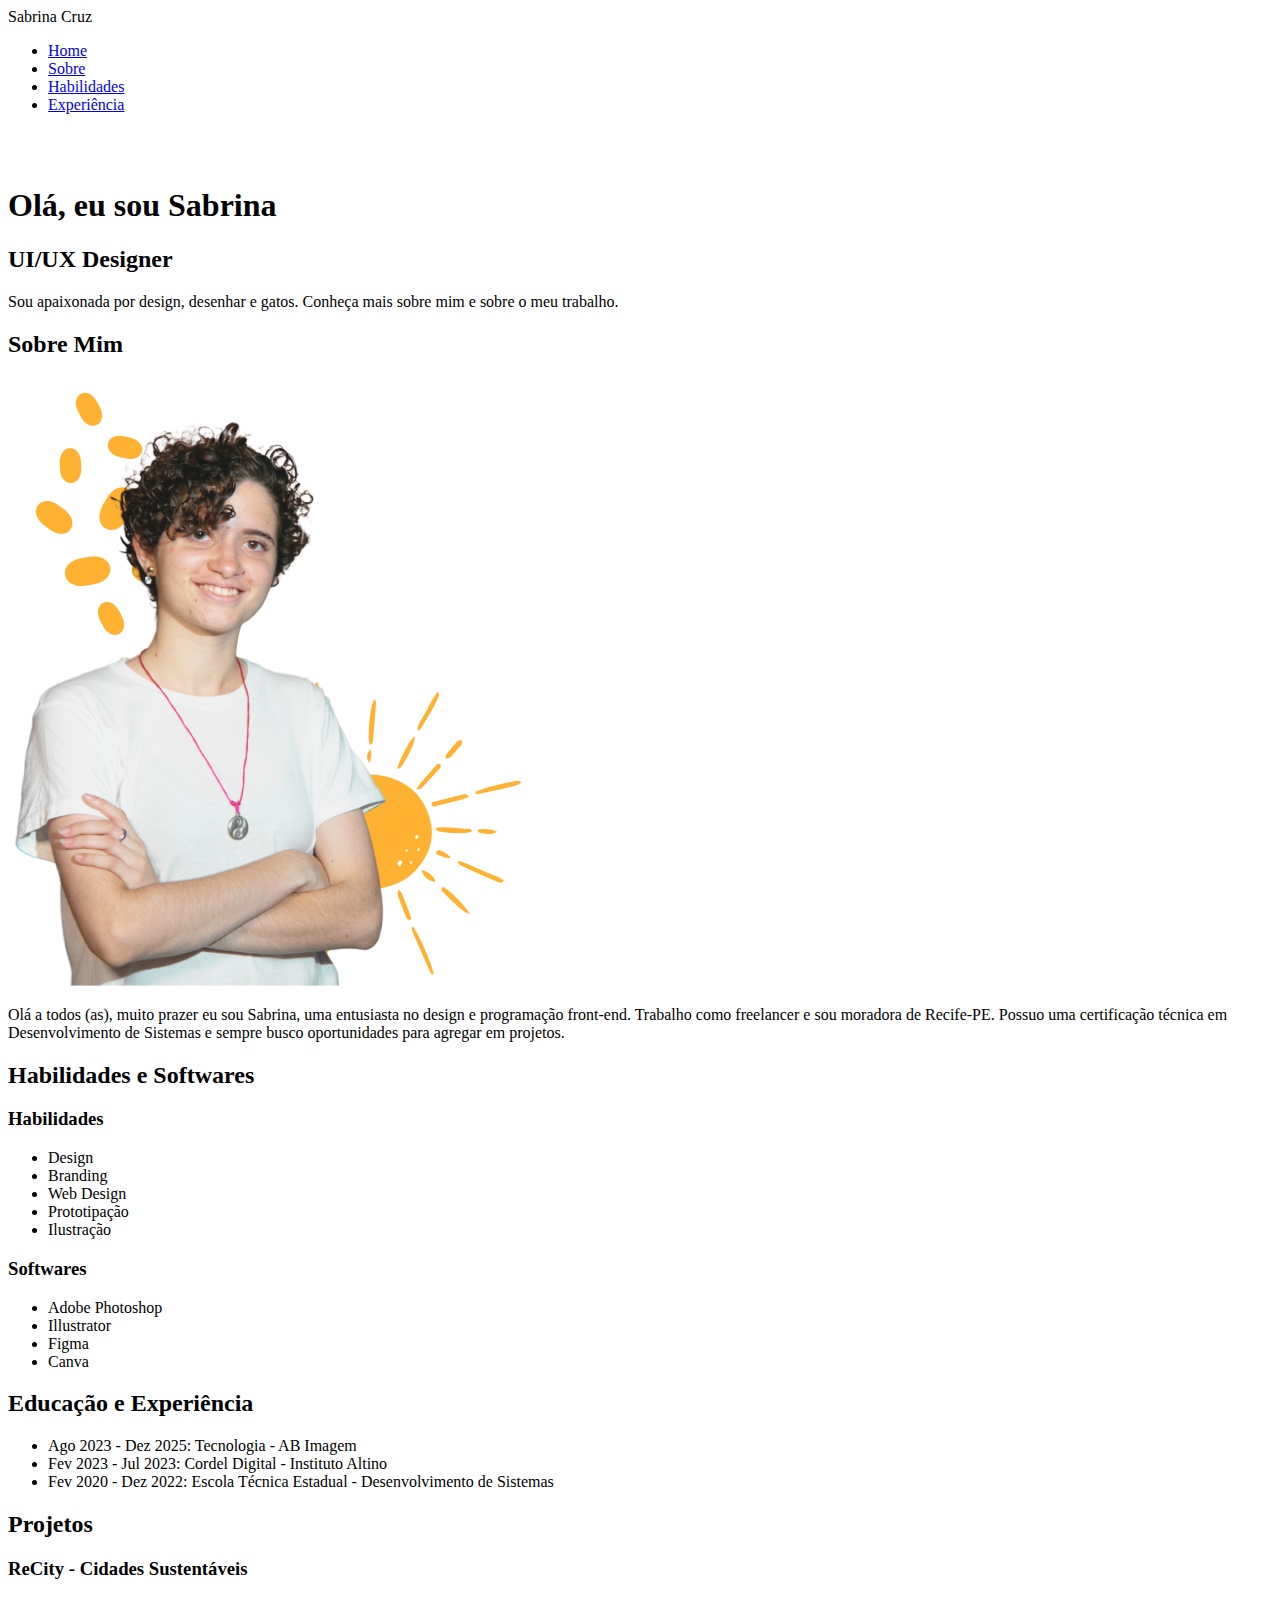
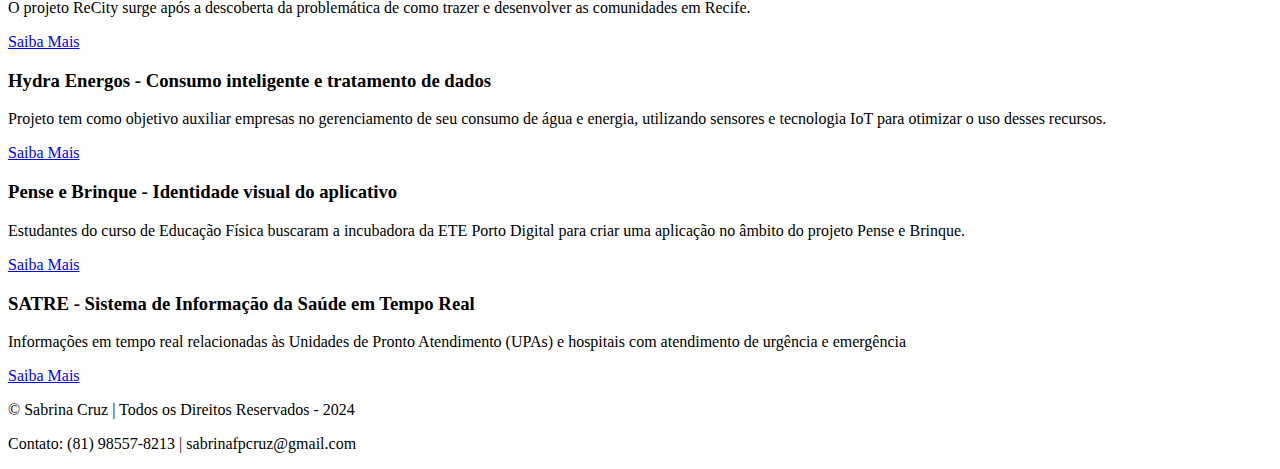
==== Curriculo HTML-CSS/index.html @ edc5b34e "Update index.html" ====
<!DOCTYPE html>
<html lang="pt-BR">
<head>
    <meta charset="UTF-8">
    <meta name="viewport" content="width=device-width, initial-scale=1.0">
    <title>Sabrina Cruz | UI/UX Designer</title>
    <link rel="stylesheet" href="styles.css">
    <script src="script.js"></script>
    <link rel="preconnect" href="https://fonts.googleapis.com">
    <link rel="preconnect" href="https://fonts.gstatic.com" crossorigin>
    <link href="https://fonts.googleapis.com/css2?family=Poppins:wght@400;700&display=swap" rel="stylesheet">
</head>
<body>
    <header>
        <div class="logo">Sabrina Cruz</div>
        <ul class="menu">
            <li><a href="#">Home</a></li>
            <li><a href="#">Sobre</a></li>
            <li><a href="#">Habilidades</a></li>
            <li><a href="#">Experiência</a></li>
        </ul>
        <div class="social-icons">
            <a href="#"><img src="img/Behance.png" alt="Behance"></a>
            <a href="#"><img src="img/Github.png" alt="Github"></a>
            <a href="#"><img src="img/LinkedIn.png" alt="LinkedIn"></a>
        </div>
    </header>

    <section class="hero">
        <div class="intro-text">
            <h1>Olá, eu sou <span>Sabrina</span></h1>
            <h2>UI/UX Designer</h2>
            <p>Sou apaixonada por design, desenhar e gatos. Conheça mais sobre mim e sobre o meu trabalho.</p>
        </div>
    </section>
    <section class="about">
        <h2>Sobre Mim</h2>
        <div class="about-content">
            <img src="img/sabrina-photo.png" alt="Foto de Sabrina">
            <p>
                Olá a todos (as), muito prazer eu sou Sabrina, uma entusiasta no design e programação front-end. 
                Trabalho como freelancer e sou moradora de Recife-PE. Possuo uma certificação técnica em Desenvolvimento de Sistemas e sempre busco oportunidades para agregar em projetos.
            </p>
        </div>
    </section>

    <section class="skills">
        <h2>Habilidades e Softwares</h2>
        <div class="skills-content">
            <div class="skill-list">
                <h3>Habilidades</h3>
                <ul>
                    <li>Design</li>
                    <li>Branding</li>
                    <li>Web Design</li>
                    <li>Prototipação</li>
                    <li>Ilustração</li>
                </ul>
            </div>
            <div class="software-list">
                <h3>Softwares</h3>
                <ul>
                    <li>Adobe Photoshop</li>
                    <li>Illustrator</li>
                    <li>Figma</li>
                    <li>Canva</li>
                </ul>
            </div>
        </div>
    </section>

    <section class="education">
        <h2>Educação e Experiência</h2>
        <ul>
            <li>Ago 2023 - Dez 2025: Tecnologia - AB Imagem</li>
            <li>Fev 2023 - Jul 2023: Cordel Digital - Instituto Altino</li>
            <li>Fev 2020 - Dez 2022: Escola Técnica Estadual - Desenvolvimento de Sistemas</li>
        </ul>
    </section>

    <section class="projects">
        <h2>Projetos</h2>
        <div class="grid-projects">
            <div class="project-card">
                <h3>ReCity - Cidades Sustentáveis</h3>
                <p>
                    O projeto ReCity surge após a descoberta da problemática de como trazer e desenvolver as comunidades em Recife.
                </p>
                <a href="#">Saiba Mais</a>
            </div>
            <div class="project-card">
                <h3>Hydra Energos - Consumo inteligente e tratamento de dados</h3>
                <p>
                    Projeto tem como objetivo auxiliar empresas no gerenciamento de seu consumo de água e energia, utilizando sensores e tecnologia IoT para otimizar o uso desses recursos.
                </p>
                <a href="#">Saiba Mais</a>
            </div>
            <div class="project-card">
                <h3>Pense e Brinque - Identidade visual do aplicativo</h3>
                <p>
                    Estudantes do curso de Educação Física buscaram a incubadora da ETE Porto Digital para criar uma aplicação no âmbito do projeto Pense e Brinque. 
                </p>
                <a href="#">Saiba Mais</a>
            </div>
            <div class="project-card">
                <h3>SATRE - Sistema de Informação da Saúde em Tempo Real</h3>
                <p>
                    Informações em tempo real relacionadas às Unidades de Pronto Atendimento (UPAs) e hospitais com atendimento de urgência e emergência
                </p>
                <a href="#">Saiba Mais</a>
            </div>
        </div>
        
    </section>

    <footer>
        <div class="footer-content">
            <p>© Sabrina Cruz | Todos os Direitos Reservados - 2024</p>
            <p>Contato: (81) 98557-8213 | sabrinafpcruz@gmail.com</p>
        </div>
    </footer>
</body>
</html>
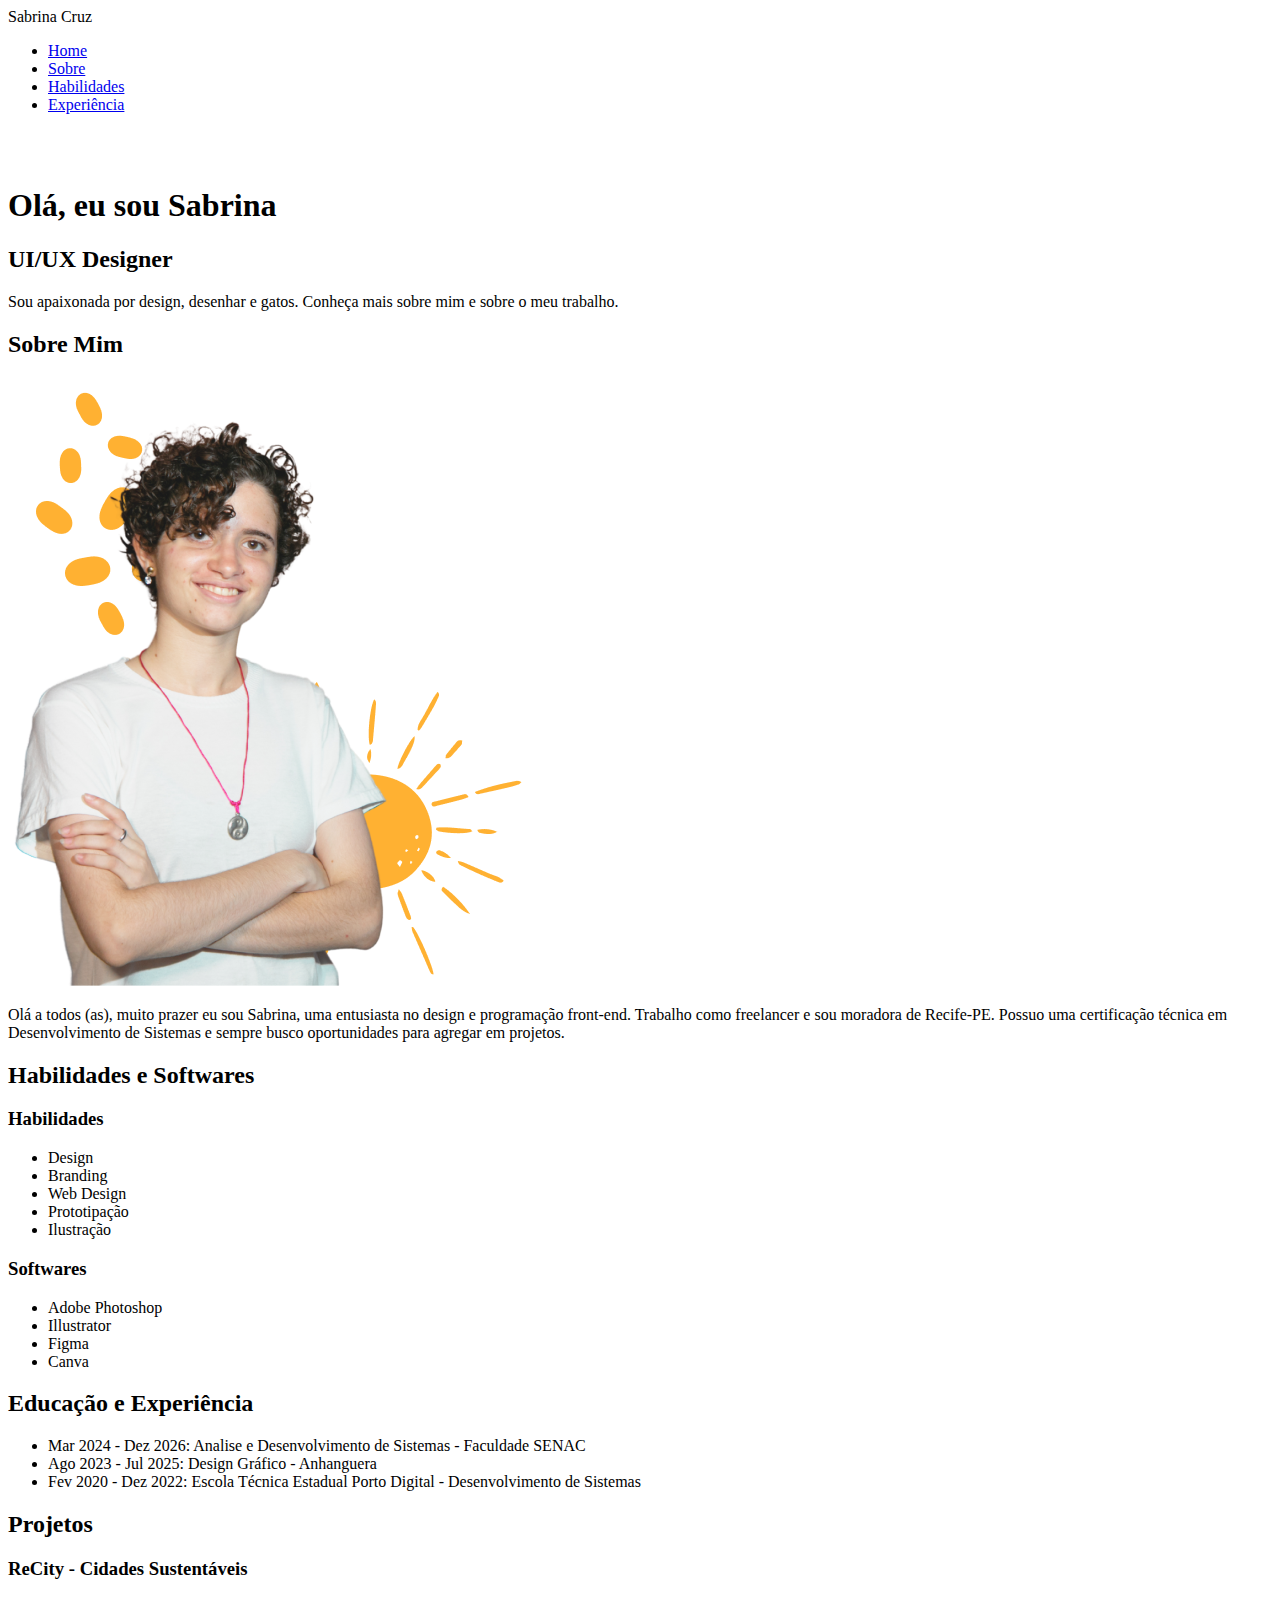
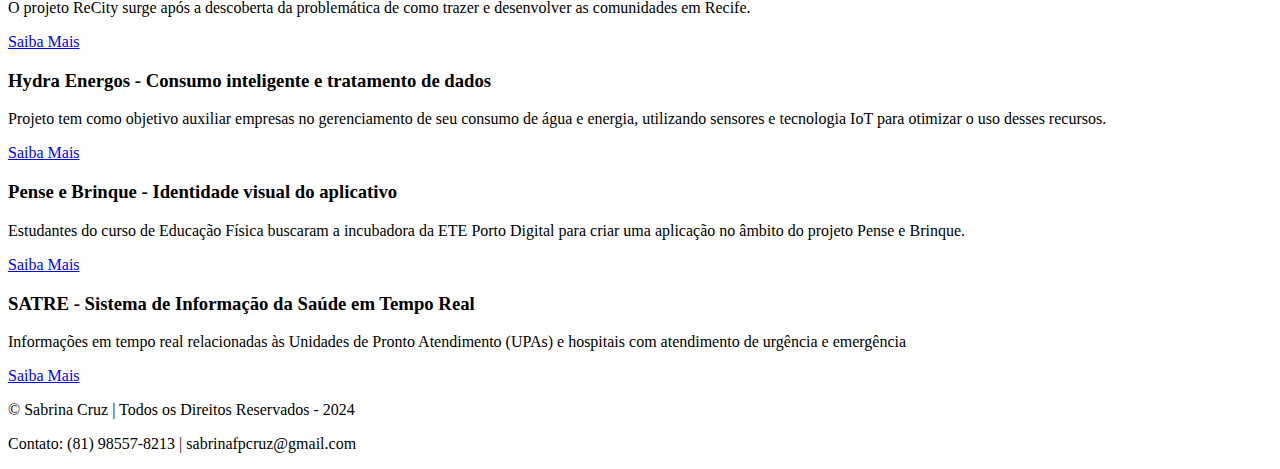
==== commit 84d360fc: "Update index.html" ====
--- a/Curriculo HTML-CSS/index.html
+++ b/Curriculo HTML-CSS/index.html
@@ -20,9 +20,9 @@
             <li><a href="#">Experiência</a></li>
         </ul>
         <div class="social-icons">
-            <a href="#"><img src="img/Behance.png" alt="Behance"></a>
-            <a href="#"><img src="img/Github.png" alt="Github"></a>
-            <a href="#"><img src="img/LinkedIn.png" alt="LinkedIn"></a>
+            <a href="https://www.behance.net/sabrinafpcruz"><img src="img/Behance.png" alt="Behance"></a>
+            <a href="https://www.github.com//sabrinafpcruz"><img src="img/Github.png" alt="Github"></a>
+            <a href="https://www.linkedin.com/in/sabrinafpcruz"><img src="img/LinkedIn.png" alt="LinkedIn"></a>
         </div>
     </header>
 
@@ -72,9 +72,9 @@
     <section class="education">
         <h2>Educação e Experiência</h2>
         <ul>
-            <li>Ago 2023 - Dez 2025: Tecnologia - AB Imagem</li>
-            <li>Fev 2023 - Jul 2023: Cordel Digital - Instituto Altino</li>
-            <li>Fev 2020 - Dez 2022: Escola Técnica Estadual - Desenvolvimento de Sistemas</li>
+            <li>Mar 2024 - Dez 2026: Analise e Desenvolvimento de Sistemas - Faculdade SENAC</li>
+            <li>Ago 2023 - Jul 2025: Design Gráfico - Anhanguera</li>
+            <li>Fev 2020 - Dez 2022: Escola Técnica Estadual Porto Digital - Desenvolvimento de Sistemas</li>
         </ul>
     </section>
 
@@ -86,21 +86,21 @@
                 <p>
                     O projeto ReCity surge após a descoberta da problemática de como trazer e desenvolver as comunidades em Recife.
                 </p>
-                <a href="#">Saiba Mais</a>
+                <a href="https://www.canva.com/design/DAGE2r9z4n0/y7eF6Abrqy-95M4S1IOp6Q/edit?utm_content=DAGE2r9z4n0&utm_campaign=designshare&utm_medium=link2&utm_source=sharebutton">Saiba Mais</a>
             </div>
             <div class="project-card">
                 <h3>Hydra Energos - Consumo inteligente e tratamento de dados</h3>
                 <p>
                     Projeto tem como objetivo auxiliar empresas no gerenciamento de seu consumo de água e energia, utilizando sensores e tecnologia IoT para otimizar o uso desses recursos.
                 </p>
-                <a href="#">Saiba Mais</a>
+                <a href="https://www.canva.com/design/DAFrvPAc53I/M-yfVKq5DvI3G_iXwF9q2w/edit?utm_content=DAFrvPAc53I&utm_campaign=designshare&utm_medium=link2&utm_source=sharebutton">Saiba Mais</a>
             </div>
             <div class="project-card">
                 <h3>Pense e Brinque - Identidade visual do aplicativo</h3>
                 <p>
                     Estudantes do curso de Educação Física buscaram a incubadora da ETE Porto Digital para criar uma aplicação no âmbito do projeto Pense e Brinque. 
                 </p>
-                <a href="#">Saiba Mais</a>
+                <a href="https://www.figma.com/proto/gFKQof0FDRYXsxbRP3S3j5/Projeto-UFPE?type=design&node-id=4-471&viewport=479%2C-24%2C0.21&t=cMfYpHuS7FkVfd4k-0&scaling=scale-down&starting-point-node-id=4%3A471">Saiba Mais</a>
             </div>
             <div class="project-card">
                 <h3>SATRE - Sistema de Informação da Saúde em Tempo Real</h3>
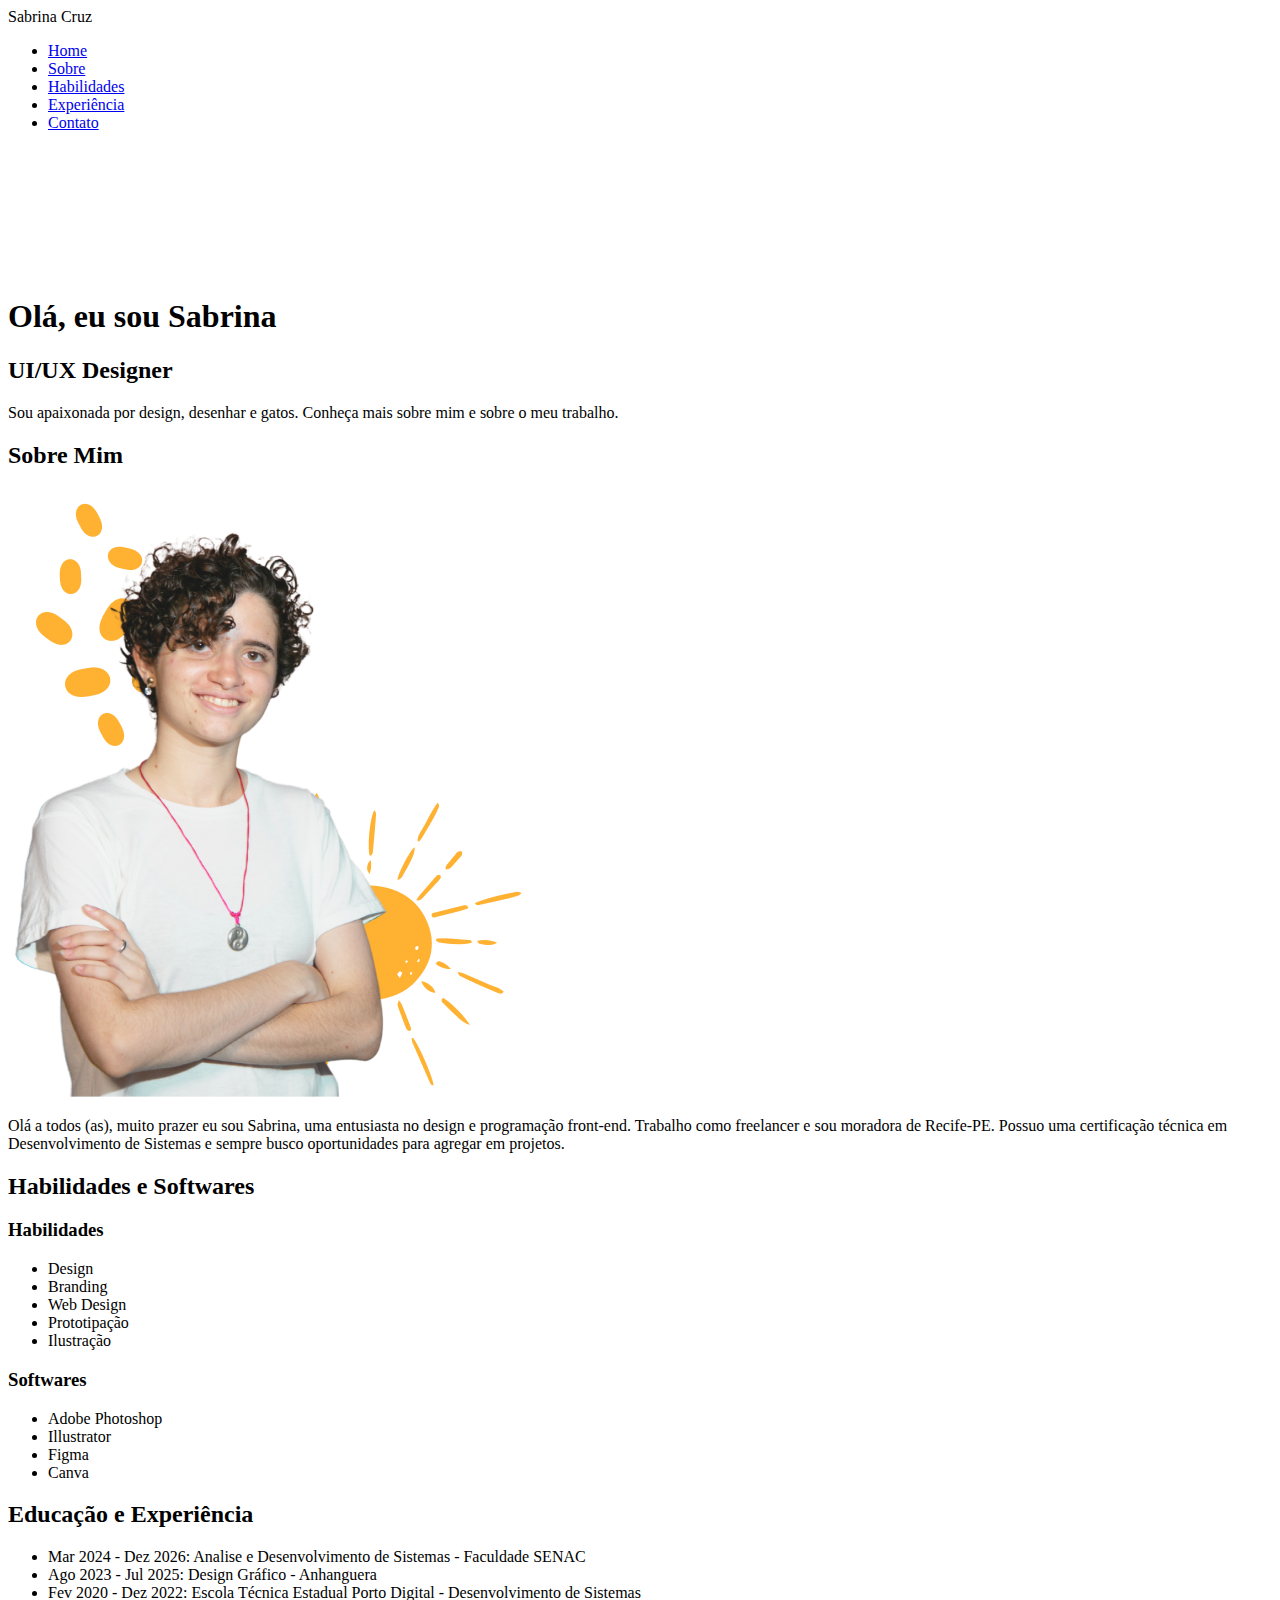
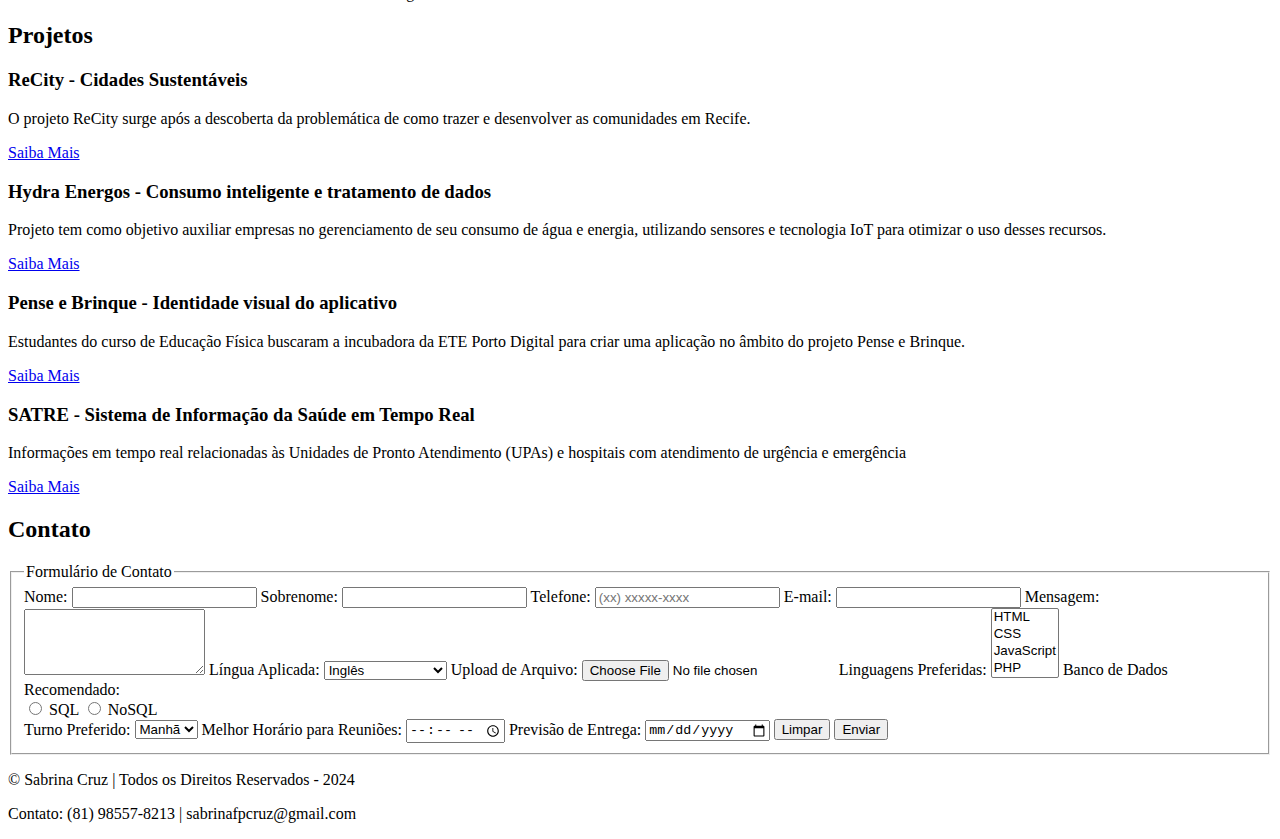
==== commit 358b1b5a: "Update index.html" ====
--- a/Curriculo HTML-CSS/index.html
+++ b/Curriculo HTML-CSS/index.html
@@ -14,10 +14,11 @@
     <header>
         <div class="logo">Sabrina Cruz</div>
         <ul class="menu">
-            <li><a href="#">Home</a></li>
-            <li><a href="#">Sobre</a></li>
-            <li><a href="#">Habilidades</a></li>
-            <li><a href="#">Experiência</a></li>
+            <li><a href="#home">Home</a></li>
+            <li><a href="#sobre">Sobre</a></li>
+            <li><a href="#habilidades">Habilidades</a></li>
+            <li><a href="#experiencia">Experiência</a></li>
+            <li><a href="#formulario">Contato</a></li>
         </ul>
         <div class="social-icons">
             <a href="https://www.behance.net/sabrinafpcruz"><img src="img/Behance.png" alt="Behance"></a>
@@ -27,13 +28,13 @@
     </header>
 
     <section class="hero">
-        <div class="intro-text">
+        <div id="home"class="intro-text">
             <h1>Olá, eu sou <span>Sabrina</span></h1>
             <h2>UI/UX Designer</h2>
             <p>Sou apaixonada por design, desenhar e gatos. Conheça mais sobre mim e sobre o meu trabalho.</p>
         </div>
     </section>
-    <section class="about">
+    <section id="sobre" class="about">
         <h2>Sobre Mim</h2>
         <div class="about-content">
             <img src="img/sabrina-photo.png" alt="Foto de Sabrina">
@@ -44,7 +45,7 @@
         </div>
     </section>
 
-    <section class="skills">
+    <section id="habilidades" class="skills">
         <h2>Habilidades e Softwares</h2>
         <div class="skills-content">
             <div class="skill-list">
@@ -69,7 +70,7 @@
         </div>
     </section>
 
-    <section class="education">
+    <section id="experiencia" class="education">
         <h2>Educação e Experiência</h2>
         <ul>
             <li>Mar 2024 - Dez 2026: Analise e Desenvolvimento de Sistemas - Faculdade SENAC</li>
@@ -112,6 +113,72 @@
         </div>
         
     </section>
+    <section id="formulario" class="contact">
+        <h2>Contato</h2>
+        <form id="contactForm" enctype="multipart/form-data">
+            <fieldset>
+                <legend>Formulário de Contato</legend>
+                
+                <label for="nome">Nome:</label>
+                <input type="text" id="nome" name="nome" required>
+
+                <label for="sobrenome">Sobrenome:</label>
+                <input type="text" id="sobrenome" name="sobrenome" required>
+
+                <label for="telefone">Telefone:</label>
+                <input type="tel" id="telefone" name="telefone" placeholder="(xx) xxxxx-xxxx" required>
+
+                <label for="email">E-mail:</label>
+                <input type="email" id="email" name="email" required>
+
+                <label for="mensagem">Mensagem:</label>
+                <textarea id="mensagem" name="mensagem" rows="4" required></textarea>
+
+                <label for="lingua">Língua Aplicada:</label>
+                <select id="lingua" name="lingua" required>
+                    <option value="ingles">Inglês</option>
+                    <option value="espanhol">Espanhol</option>
+                    <option value="frances">Francês</option>
+                    <option value="portugues">Português (pt-br)</option>
+                </select>
+
+                <label for="upload">Upload de Arquivo:</label>
+                <input type="file" id="upload" name="upload" accept=".pdf, .doc, .docx, .jpeg, .jpg, .png" required>
+
+                <label for="linguagens">Linguagens Preferidas:</label>
+                <select id="linguagens" name="linguagens" multiple required>
+                    <option value="html">HTML</option>
+                    <option value="css">CSS</option>
+                    <option value="javascript">JavaScript</option>
+                    <option value="php">PHP</option>
+                </select>
+
+                <label>Banco de Dados Recomendado:</label>
+                <div>
+                    <input type="radio" id="sql" name="banco" value="sql" required>
+                    <label for="sql">SQL</label>
+                    <input type="radio" id="nosql" name="banco" value="nosql">
+                    <label for="nosql">NoSQL</label>
+                </div>
+
+                <label for="turno">Turno Preferido:</label>
+                <select id="turno" name="turno" required>
+                    <option value="manhã">Manhã</option>
+                    <option value="tarde">Tarde</option>
+                    <option value="noite">Noite</option>
+                </select>
+
+                <label for="horario">Melhor Horário para Reuniões:</label>
+                <input type="time" id="horario" name="horario" required>
+
+                <label for="data">Previsão de Entrega:</label>
+                <input type="date" id="data" name="data" required>
+
+                <button type="reset">Limpar</button>
+                <button type="submit">Enviar</button>
+            </fieldset>
+        </form>
+    </section>
 
     <footer>
         <div class="footer-content">
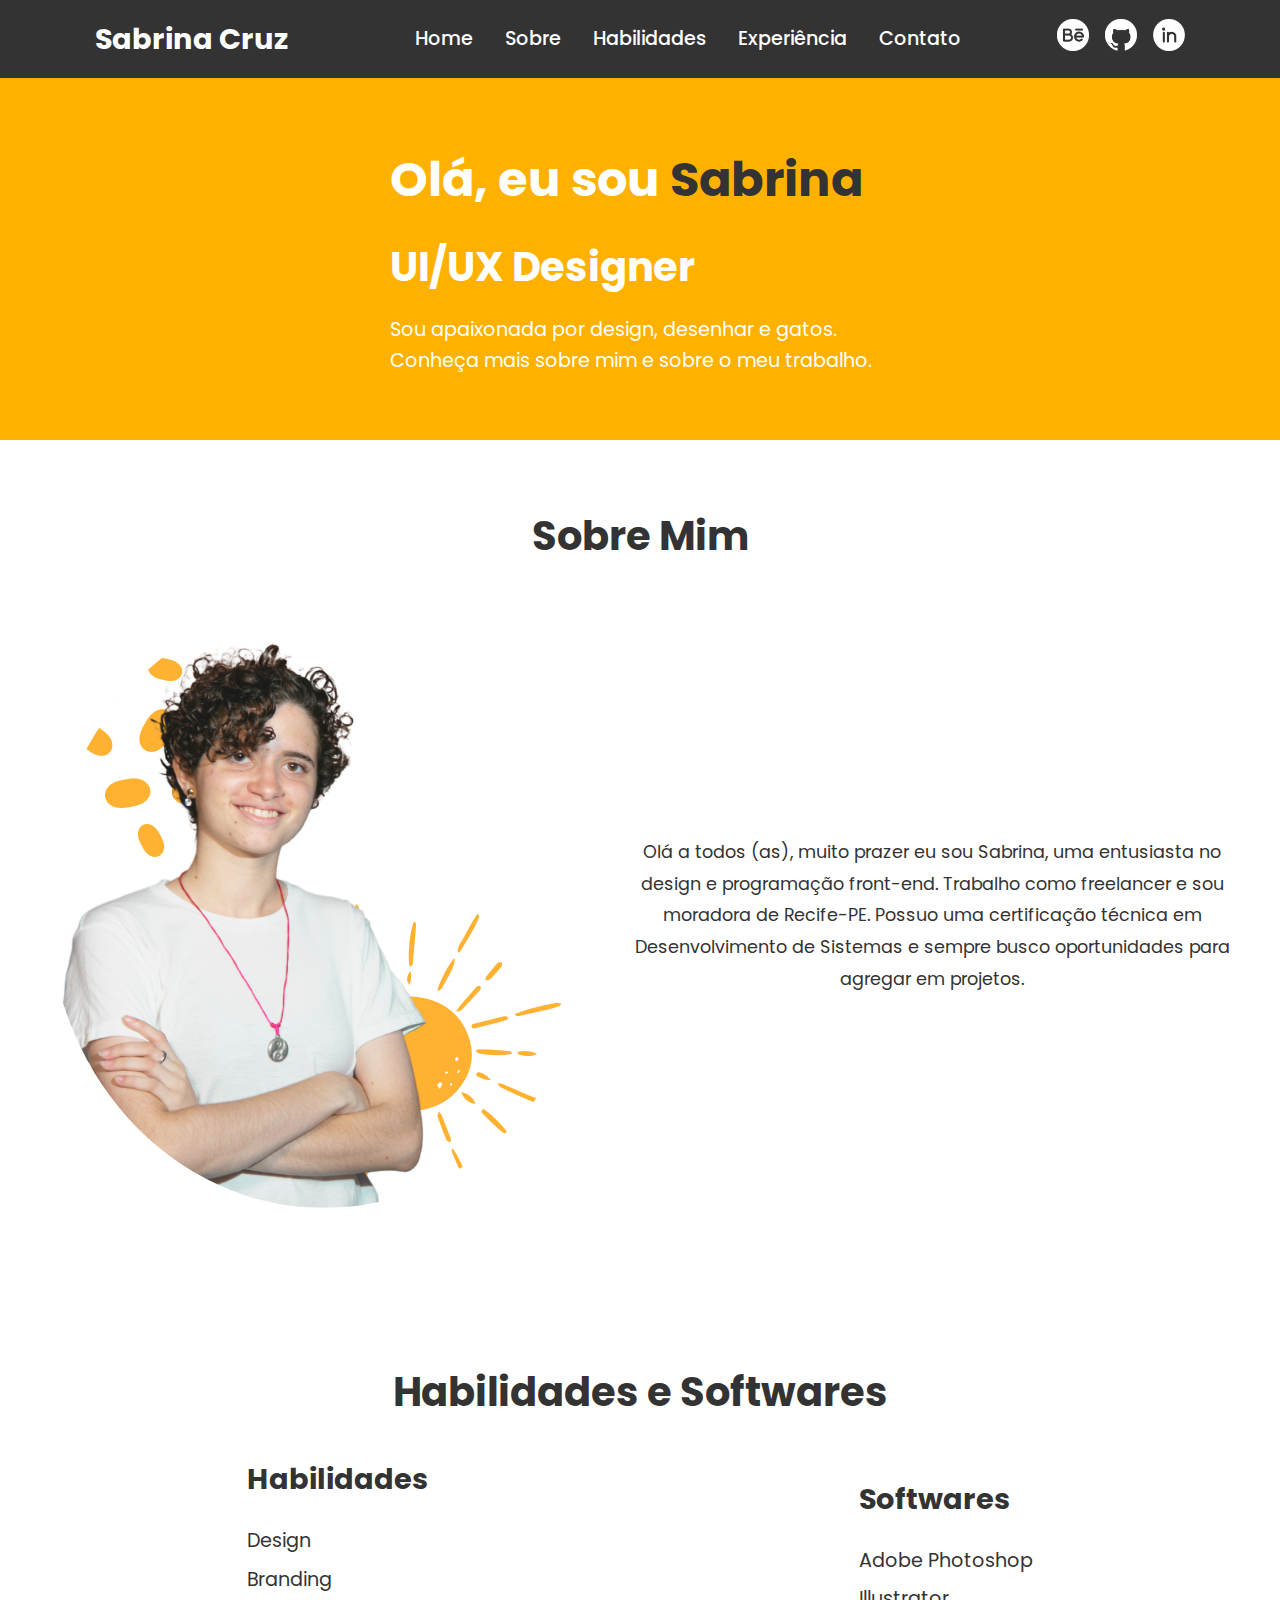
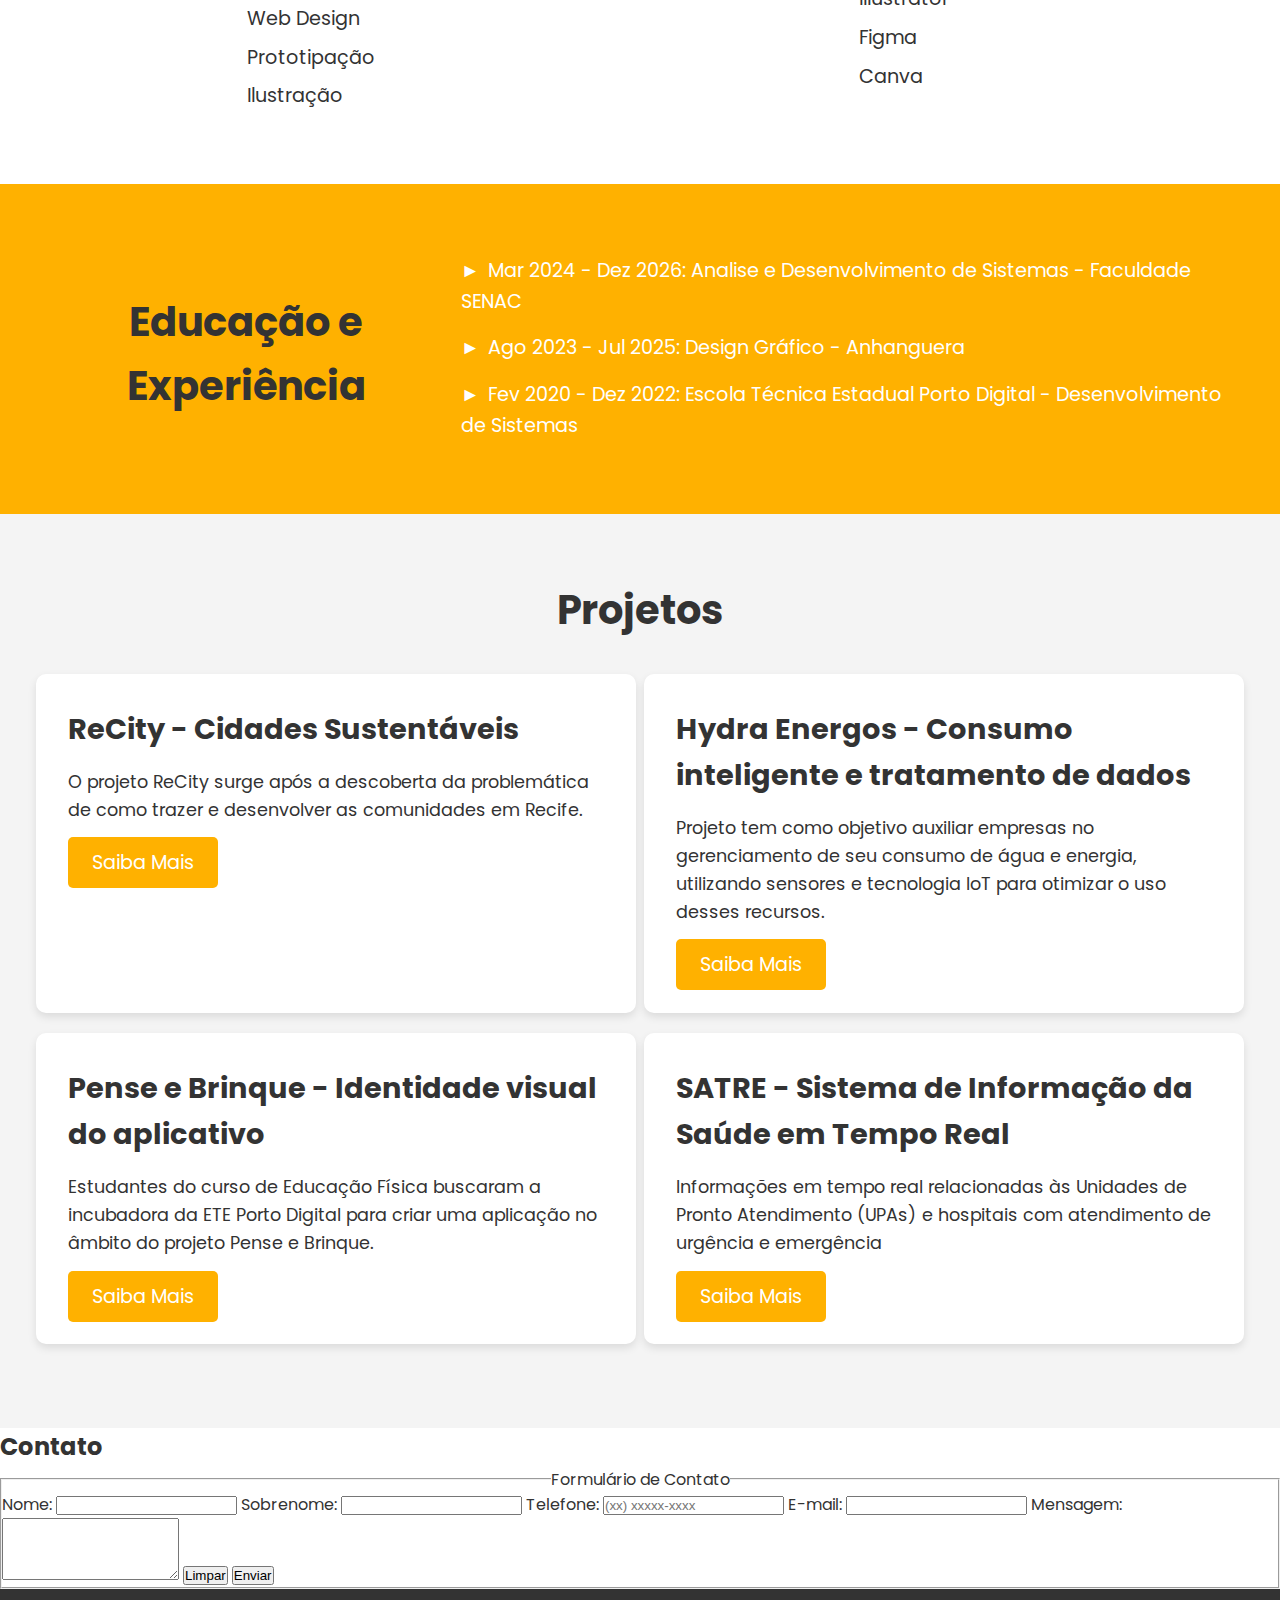
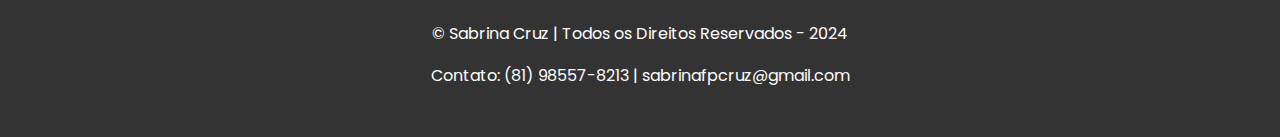
==== commit 9934cff8: "Update index.html" ====
--- a/Curriculo HTML-CSS/index.html
+++ b/Curriculo HTML-CSS/index.html
@@ -4,7 +4,7 @@
     <meta charset="UTF-8">
     <meta name="viewport" content="width=device-width, initial-scale=1.0">
     <title>Sabrina Cruz | UI/UX Designer</title>
-    <link rel="stylesheet" href="styles.css">
+    <link rel="stylesheet" href="style.css">
     <script src="script.js"></script>
     <link rel="preconnect" href="https://fonts.googleapis.com">
     <link rel="preconnect" href="https://fonts.gstatic.com" crossorigin>
@@ -134,46 +134,6 @@
                 <label for="mensagem">Mensagem:</label>
                 <textarea id="mensagem" name="mensagem" rows="4" required></textarea>
 
-                <label for="lingua">Língua Aplicada:</label>
-                <select id="lingua" name="lingua" required>
-                    <option value="ingles">Inglês</option>
-                    <option value="espanhol">Espanhol</option>
-                    <option value="frances">Francês</option>
-                    <option value="portugues">Português (pt-br)</option>
-                </select>
-
-                <label for="upload">Upload de Arquivo:</label>
-                <input type="file" id="upload" name="upload" accept=".pdf, .doc, .docx, .jpeg, .jpg, .png" required>
-
-                <label for="linguagens">Linguagens Preferidas:</label>
-                <select id="linguagens" name="linguagens" multiple required>
-                    <option value="html">HTML</option>
-                    <option value="css">CSS</option>
-                    <option value="javascript">JavaScript</option>
-                    <option value="php">PHP</option>
-                </select>
-
-                <label>Banco de Dados Recomendado:</label>
-                <div>
-                    <input type="radio" id="sql" name="banco" value="sql" required>
-                    <label for="sql">SQL</label>
-                    <input type="radio" id="nosql" name="banco" value="nosql">
-                    <label for="nosql">NoSQL</label>
-                </div>
-
-                <label for="turno">Turno Preferido:</label>
-                <select id="turno" name="turno" required>
-                    <option value="manhã">Manhã</option>
-                    <option value="tarde">Tarde</option>
-                    <option value="noite">Noite</option>
-                </select>
-
-                <label for="horario">Melhor Horário para Reuniões:</label>
-                <input type="time" id="horario" name="horario" required>
-
-                <label for="data">Previsão de Entrega:</label>
-                <input type="date" id="data" name="data" required>
-
                 <button type="reset">Limpar</button>
                 <button type="submit">Enviar</button>
             </fieldset>
--- a/Curriculo HTML-CSS/style.css
+++ b/Curriculo HTML-CSS/style.css
@@ -0,0 +1,278 @@
+/* Reset básico */
+* {
+    margin: auto;
+    padding: 0;
+    box-sizing: border-box;
+}
+
+body {
+    font-family: 'Poppins', sans-serif;
+    background-color: #fff;
+    color: #333;
+    line-height: 1.6;
+}
+
+header {
+    background-color: #333;
+    padding: 1rem 2rem;
+    display: flex;
+    color: white;
+}
+
+header .logo {
+    font-size: 1.8rem;
+    font-weight: bold;
+    margin-right: auto;
+}
+
+header .menu {
+    list-style: none;
+    gap: 2rem;
+    margin-left: auto;
+}
+
+header .menu li a {
+    color: white;
+    text-decoration: none;
+    font-size: 1.2rem;
+    font-weight: 500;
+    transition: color 0.3s ease;
+}
+
+header .menu li a:hover {
+    color: #ffb100;
+}
+
+header .social-icons {
+    display: flex;
+    gap: 1rem;
+    margin-left: 2rem;
+}
+
+header .social-icons a img {
+    width: 32px;
+    height: 32px;
+}
+
+header .menu,
+header .social-icons {
+    display: flex;
+    align-items: center;
+}
+
+.hero {
+    background-color: #ffb100;
+    color: white;
+    padding: 4rem 2rem;
+}
+
+.hero .intro-text {
+    text-align: left;
+    max-width: 500px;
+}
+
+.hero h1 {
+    font-size: 3rem;
+    font-weight: bold;
+    margin-bottom: 1rem;
+}
+
+.hero h1 span {
+    color: #333;
+}
+
+.hero h2 {
+    font-size: 2.5rem;
+    margin-bottom: 1rem;
+    font-family: 'Poppins', sans-serif;
+    font-weight: 700;
+}
+
+.hero p {
+    font-size: 1.2rem;
+}
+
+.hero .hero-img {
+    flex: 1;
+    text-align: right;
+}
+
+.hero .hero-img img {
+    max-width: 300px;
+}
+
+.about {
+    padding: 4rem 2rem;
+    text-align: center;
+    background: #fff;
+}
+
+.about h2 {
+    font-size: 2.5rem;
+    font-weight: bold;
+    margin-bottom: 2rem;
+}
+
+.about-content {
+    display: flex;
+    justify-items: flex-end;
+}
+
+.about-content img {
+    display: flex;
+    justify-items: flex-start;
+    border-radius: 50%;
+    margin-bottom: 1.5rem;
+}
+
+.about-content p {
+    max-width: 600px;
+    font-size: 1.1rem;
+    line-height: 1.8;
+}
+
+.skills {
+    background-color: #fff;
+    padding: 4rem 2rem;
+    text-align: center;
+}
+
+.skills h2 {
+    font-size: 2.5rem;
+    margin-bottom: 2rem;
+}
+
+.skills-content {
+    display: flex;
+    justify-content: space-between;
+    flex-wrap: wrap;
+}
+.skill-list{
+    text-align: center;
+}
+
+.skills-content .skill-list,
+.skills-content .software-list {
+    text-align: left;
+}
+
+.skills-content h3 {
+    font-size: 1.8rem;
+    margin-bottom: 1.5rem;
+    font-weight: bold;
+}
+
+.skills-content ul {
+    list-style: none;
+    font-size: 1.2rem;
+}
+
+.skills-content ul li {
+    margin-bottom: 0.5rem;
+}
+
+.education {
+    display: flex;
+    background-color: #ffb100;
+    padding: 4rem 2rem;
+    text-align: center;
+}
+
+.education h2 {
+    font-size: 2.5rem;
+    color: #333;
+    margin-bottom: 2rem;
+}
+
+.education ul {
+    list-style: none;
+    text-align: left;
+    margin: 0 auto;
+}
+
+.education ul li {
+    font-size: 1.2rem;
+    color: white;
+    padding: 0.5rem 0;
+}
+
+.education ul li::before {
+    content: '►';
+    margin-right: 0.5rem;
+    color: white;
+}
+.projects {
+    background-color: #f4f4f4;
+    padding: 4rem 2rem;
+    text-align: center;
+}
+
+.projects h2 {
+    font-size: 2.5rem;
+    margin-bottom: 2rem;
+}
+
+.grid-projects{
+    display: grid;
+    grid-template-columns: auto auto;
+    align-items: stretch;
+}
+
+.project-card {
+    background-color: white;
+    border-radius: 10px;
+    box-shadow: 0px 4px 8px rgba(0, 0, 0, 0.1);
+    padding: 2rem;
+    max-width: 600px;
+    margin:0 auto 20px;
+    justify-content: space-evenly;
+    text-align: left;
+}
+
+.project-card h3 {
+    font-size: 1.8rem;
+    margin-bottom: 1rem;
+}
+
+.project-card p {
+    font-size: 1.1rem;
+    margin-bottom: 1.5rem;
+}
+
+.project-card a {
+    background-color: #ffb100;
+    color: white;
+    padding: 0.75rem 1.5rem;
+    text-decoration: none;
+    font-size: 1.2rem;
+    border-radius: 5px;
+    transition: background-color 0.3s ease;
+}
+
+.project-card a:hover {
+    background-color: #333;
+}
+
+
+footer {
+    background-color: #333;
+    color: white;
+    text-align: center;
+    padding: 2rem;
+}
+
+footer .footer-content {
+    max-width: 600px;
+    margin: 0 auto;
+}
+
+footer p {
+    margin-bottom: 1rem;
+    font-size: 1rem;
+}
+
+footer a {
+    color: white;
+    text-decoration: none;
+    font-weight: bold;
+}
